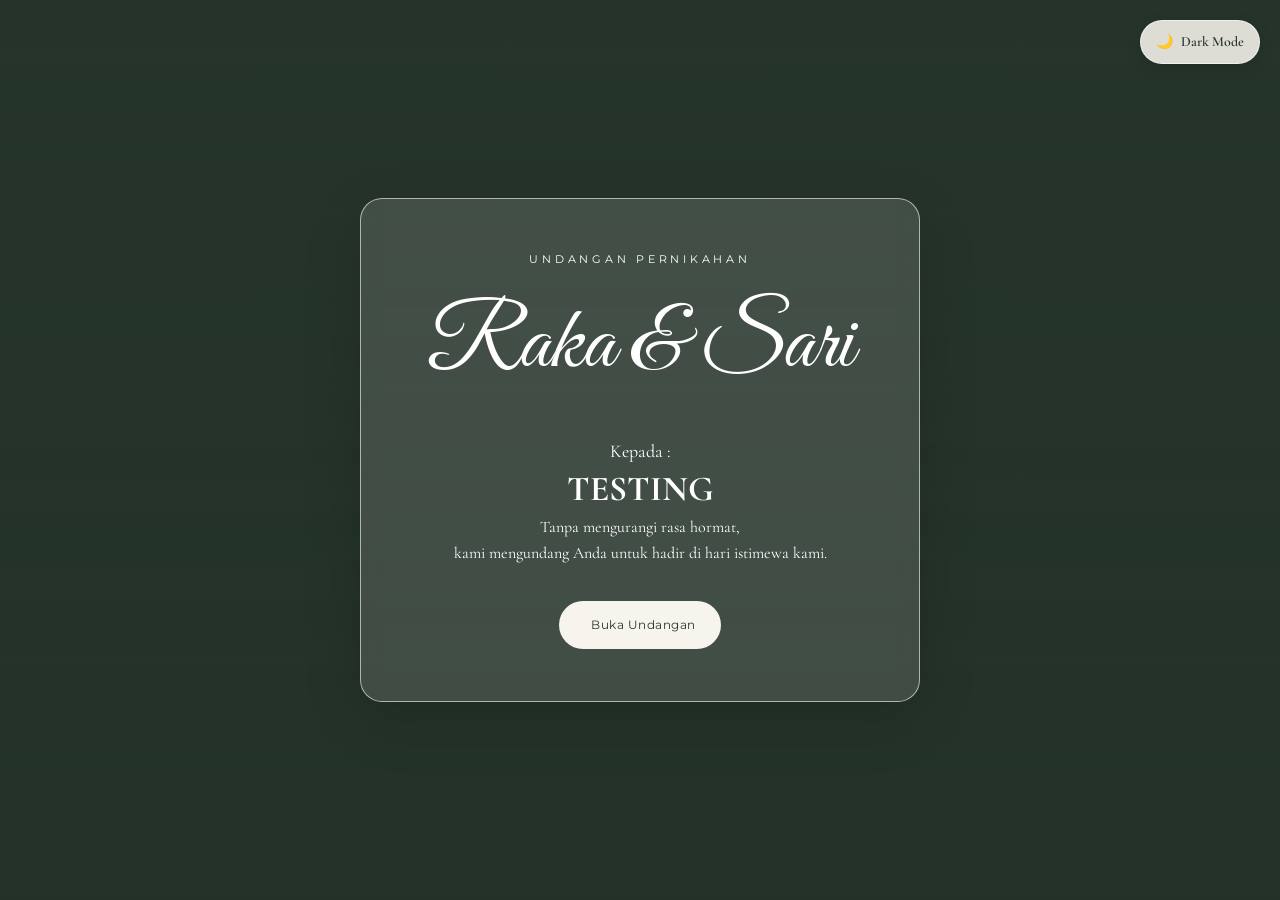
==== index.html @ daffea07 "Add files via upload" ====
<!DOCTYPE html>
<html lang="id">
<head>
  <meta charset="UTF-8">
  <meta name="viewport" content="width=device-width, initial-scale=1.0">
  <meta name="theme-color" content="#f7f4ed">
  <title>Undangan Pernikahan — Raka & Sari</title>
  <link rel="stylesheet" href="style.css">
  <style>
    body {
      min-height: 100vh;
      display: grid;
      place-items: center;
      padding: 24px;
      position: relative;
      isolation: isolate;
      overflow-x: hidden;

      color: white;
      text-align: center;
      background: #28372d;
    }

    /* Dua lapisan foto untuk transisi crossfade */
    .slideshow-bg {
      position: fixed;
      inset: 0;
      z-index: -2;

      background-size: cover;
      background-position: center;
      background-repeat: no-repeat;

      opacity: 0;
      transform: scale(1.04);
      transition:
        opacity 0.8s ease-in-out,
        transform 3s ease-out;

      will-change: opacity, transform;
    }

    .slideshow-bg.active {
      opacity: 1;
      transform: scale(1);
    }

    /* Overlay gelap tetap di atas foto */
    body::after {
      content: "";
      position: fixed;
      inset: 0;
      z-index: -1;
      pointer-events: none;

      background: linear-gradient(
        rgba(34, 48, 38, 0.38),
        rgba(34, 48, 38, 0.68)
      );
    }

    @media (prefers-reduced-motion: reduce) {
      .slideshow-bg {
        transition: opacity 0.3s ease;
        transform: none;
      }
    }

    /* Tombol Dark Mode */
    .theme-toggle {
      position: fixed;
      top: 20px;
      right: 20px;
      z-index: 10;

      display: flex;
      align-items: center;
      justify-content: center;
      gap: 8px;

      padding: 10px 15px;
      border: 1px solid rgba(255, 255, 255, 0.55);
      border-radius: 30px;

      background: rgba(247, 244, 237, 0.88);
      color: #28372d;

      font-size: 14px;
      font-weight: 600;
      cursor: pointer;

      box-shadow: 0 4px 15px rgba(0, 0, 0, 0.12);
      backdrop-filter: blur(10px);

      transition:
        background 0.3s ease,
        color 0.3s ease,
        border-color 0.3s ease,
        transform 0.2s ease;
    }

    .theme-toggle:hover {
      transform: translateY(-2px);
    }

    .theme-toggle:focus-visible {
      outline: 2px solid currentColor;
      outline-offset: 4px;
    }

    /* Tampilan ketika Dark Mode aktif */
    body.dark-mode::after {
      background: linear-gradient(
        rgba(8, 12, 10, 0.62),
        rgba(8, 12, 10, 0.82)
      );
    }

    body.dark-mode .cover-page {
      background: rgba(20, 24, 21, 0.64);
      border-color: rgba(220, 226, 216, 0.28);
      box-shadow: 0 18px 60px rgba(0, 0, 0, 0.35);
    }

    /* Warna tulisan saat Dark Mode */
    body.dark-mode .cover-page .eyebrow {
      color: #e8d6a8;
    }

    body.dark-mode .cover-page h1 {
      color: #fff5dc;
    }

    body.dark-mode .cover-page p,
    body.dark-mode .cover-page h2 {
      color: #f3e7c8;
    }

    /* Tulisan nama penerima dibuat lebih keemasan */
    body.dark-mode .teks-nama {
      color: #f0d99b;
    }

    /* Tulisan tombol */
    body.dark-mode .cover-page .btn {
      background: #d8c18b;
      color: #283027;
      border: 1px solid #f0dfb3;
    }

    body.dark-mode .theme-toggle {
      background: rgba(35, 42, 36, 0.94);
      color: #f7f4ed;
      border-color: rgba(255, 255, 255, 0.25);
    }

    /* Ukuran tombol pada HP */
    @media (max-width: 480px) {
      .theme-toggle {
        top: 12px;
        right: 12px;
        padding: 9px 12px;
        font-size: 12px;
      }
    }

    .cover-page{
      width:min(560px,100%);
      padding:clamp(28px,7vw,52px) 24px;
      border:1px solid rgba(255,255,255,.58);
      background:rgba(247,244,237,.14);
      backdrop-filter:blur(9px);
      border-radius:22px;
      box-shadow:0 18px 60px rgba(0,0,0,.14)
    }
    .cover-page h1{
      font-size:clamp(58px,12vw,90px);
      line-height:1.15;
      font-weight:400;
      margin:25px 0 40px;
    }
    .teks-kepada{
      margin:0 0 2px;
    }
    .teks-nama {
      margin: 0 0 5px;
      line-height: 1.2;
      font-size: 35px;
      font-weight: 1000;
    }
    .teks-undangan{
      margin:3px 0 35px;
      font-size: 16px;
    }
    .cover-page .btn{
      background:#f7f4ed;
      color:#28372d;
      padding:14px 25px;
    }
    .cover-page .eyebrow{
      color:#fff;
    }
  </style>
</head>
<body>
  <button
    type="button"
    class="theme-toggle"
    id="themeToggle"
    aria-label="Aktifkan Dark Mode"
    aria-pressed="false"
  >
    <span id="themeIcon" aria-hidden="true">🌙</span>
    <span id="themeLabel">Dark Mode</span>
  </button>
  <main class="cover-page">
    <div class="eyebrow">Undangan Pernikahan</div>
    <h1 class="script">Raka &amp; Sari</h1>
    <p class="teks-kepada">Kepada : </p>
    <P class="teks-nama">TESTING</p>
    <p class="teks-undangan">
      Tanpa mengurangi rasa hormat,
      <br>kami mengundang Anda untuk hadir di hari istimewa kami.
    </p>
    <a class="btn" href="undangan.html"> &nbsp; Buka Undangan</a>
  </main>

  <script>
    const fotoSlideshow = [
      "https://images.unsplash.com/photo-1519741497674-611481863552?auto=format&fit=crop&w=1800&q=85",
      "https://images.unsplash.com/photo-1519225421980-888cb7f4b8c5?auto=format&fit=crop&w=1800&q=85",
      "https://images.unsplash.com/photo-1465495976277-4387d4b0e4a6?auto=format&fit=crop&w=1800&q=85",
      "https://images.unsplash.com/photo-1511285560929-80b456fea0bc?auto=format&fit=crop&w=1800&q=85",
      "https://images.unsplash.com/photo-1464366400600-7168b8af9bc3?auto=format&fit=crop&w=1800&q=85"
    ];

    // Buat dua lapisan background
    const layerA = document.createElement("div");
    const layerB = document.createElement("div");

    layerA.className = "slideshow-bg active";
    layerB.className = "slideshow-bg";

    document.body.prepend(layerA, layerB);

    let fotoAktif = 0;
    let lapisanAktif = layerA;
    let lapisanBerikutnya = layerB;

    // Tampilkan foto pertama
    layerA.style.backgroundImage =
      `url("${fotoSlideshow[0]}")`;

    // Siapkan foto berikutnya
    function muatFoto(url) {
      return new Promise((resolve) => {
        const img = new Image();

        img.onload = () => resolve(true);
        img.onerror = () => resolve(false);
        img.src = url;
      });
    }

    // Siapkan semua foto agar pergantian lebih mulus
    Promise.all(
      fotoSlideshow.map(url => muatFoto(url))
    ).then(() => {
      setInterval(() => {
        const indeksBerikutnya =
          (fotoAktif + 1) % fotoSlideshow.length;

        lapisanBerikutnya.style.backgroundImage =
          `url("${fotoSlideshow[indeksBerikutnya]}")`;

        // Paksa browser menerapkan style sebelum transisi
        void lapisanBerikutnya.offsetWidth;

        lapisanBerikutnya.classList.add("active");
        lapisanAktif.classList.remove("active");

        [lapisanAktif, lapisanBerikutnya] =
          [lapisanBerikutnya, lapisanAktif];

        fotoAktif = indeksBerikutnya;
      }, 4000);
    });

    const tombolTema = document.getElementById("themeToggle");
    const ikonTema = document.getElementById("themeIcon");
    const labelTema = document.getElementById("themeLabel");

    // Baca mode yang tersimpan
    let modeGelap = localStorage.getItem("mode-undangan") === "dark";

    function terapkanTema() {
      document.body.classList.toggle("dark-mode", modeGelap);

      ikonTema.textContent = modeGelap ? "☀️" : "🌙";
      labelTema.textContent = modeGelap ? "Light Mode" : "Dark Mode";

      tombolTema.setAttribute(
        "aria-label",
        modeGelap ? "Aktifkan Light Mode" : "Aktifkan Dark Mode"
      );

      tombolTema.setAttribute("aria-pressed", String(modeGelap));
    }

    // Terapkan mode awal
    terapkanTema();

    // Ganti mode saat tombol diklik
    tombolTema.addEventListener("click", () => {
      modeGelap = !modeGelap;

      localStorage.setItem(
        "mode-undangan",
        modeGelap ? "dark" : "light"
      );

      terapkanTema();
    });

  </script>

</body>
</html>
---- style.css ----
@import url('https://fonts.googleapis.com/css2?family=Cormorant+Garamond:wght@400;500;600;700&family=Great+Vibes&family=Montserrat:wght@300;400;500;600&display=swap');
:root{--cream:#f7f4ed;--paper:#fffdf8;--sage:#dfe4d7;--sage-dark:#536454;--ink:#28372d;--muted:#687266;--line:rgba(40,55,45,.18);--shadow:0 14px 45px rgba(43,52,42,.10)}
*{box-sizing:border-box}html{scroll-behavior:smooth;scroll-padding-top:76px}body{margin:0;color:var(--ink);background:var(--cream);font-family:"Cormorant Garamond",Georgia,serif;font-size:18px;line-height:1.6}a{color:inherit}button,input,select,textarea{font:inherit}.nav{position:fixed;z-index:20;inset:0 0 auto;display:flex;align-items:center;justify-content:space-between;gap:24px;padding:13px max(5vw,22px);background:rgba(255,253,248,.94);border-bottom:1px solid var(--line);backdrop-filter:blur(12px)}.brand{text-decoration:none;display:flex;align-items:center;gap:12px;font-size:17px;letter-spacing:.08em;white-space:nowrap}.brand-mark{color:var(--sage-dark);font-size:27px}.nav-links{display:flex;align-items:center;gap:clamp(12px,3vw,34px)}.nav-links a{text-decoration:none;font-size:15px;color:#4e5b50}.nav-links a:hover{color:#1c3023;text-decoration:underline;text-underline-offset:6px}.menu-toggle{display:none;border:1px solid var(--line);background:transparent;border-radius:8px;padding:5px 10px;color:var(--ink)}.hero{min-height:690px;padding:120px 22px 80px;display:grid;place-items:center;position:relative;overflow:hidden;isolation:isolate;text-align:center;background:linear-gradient(90deg,rgba(247,244,237,.12),rgba(247,244,237,.74)),url("https://images.unsplash.com/photo-1519741497674-611481863552?auto=format&fit=crop&w=2200&q=85") center 43%/cover}.hero:before{content:"";position:absolute;inset:0;background:linear-gradient(0deg,rgba(247,244,237,.95),transparent 32%,rgba(247,244,237,.12));z-index:-1}.hero-content{width:min(760px,100%);padding:35px 20px}.eyebrow{font-family:Montserrat,sans-serif;font-size:11px;letter-spacing:.34em;text-transform:uppercase}.script{font-family:"Great Vibes",cursive;font-weight:400}.hero h1{font-size:clamp(64px,10vw,112px);line-height:1.12;margin:16px 0 12px;font-weight:400;color:#26372b}.hero p{max-width:520px;margin:0 auto;font-size:21px}.hero-date{margin-top:26px;display:inline-flex;align-items:center;gap:14px;letter-spacing:.04em}.hero-date:before,.hero-date:after{content:"";width:34px;height:1px;background:var(--sage-dark)}.btn{display:inline-flex;justify-content:center;align-items:center;gap:9px;border:0;border-radius:999px;background:var(--sage-dark);color:white;text-decoration:none;padding:12px 24px;cursor:pointer;font-family:Montserrat,sans-serif;font-size:12px;letter-spacing:.04em;transition:transform .2s,background .2s}.btn:hover{transform:translateY(-2px);background:#3f5142}.btn-outline{background:transparent;color:var(--sage-dark);border:1px solid var(--sage-dark)}.btn-outline:hover{color:white}.countdown{position:relative;z-index:2;width:min(660px,calc(100% - 32px));margin:-42px auto 0;padding:20px 12px;display:grid;grid-template-columns:repeat(4,1fr);text-align:center;background:var(--paper);border:1px solid rgba(255,255,255,.8);border-radius:18px;box-shadow:var(--shadow)}.count-item+.count-item{border-left:1px solid var(--line)}.count-num{display:block;font-size:clamp(30px,5vw,40px);line-height:1.1}.count-label{color:var(--muted);font-size:14px}section{padding:86px 22px}.section-inner{width:min(1000px,100%);margin:0 auto}.center{text-align:center}.section-title{font-size:clamp(42px,6vw,60px);line-height:1.15;font-weight:400;margin:10px 0 18px}.section-copy{max-width:650px;margin:0 auto}.ornament{color:#74846f;font-size:28px;margin:18px 0}.couple-grid{display:grid;grid-template-columns:1fr auto 1fr;align-items:center;gap:30px;margin:42px auto 0;max-width:780px}.person{text-align:center}.person-photo{width:180px;height:180px;margin:0 auto 18px;border-radius:50%;object-fit:cover;border:7px solid rgba(255,255,255,.85);box-shadow:var(--shadow)}.person h3{font-size:35px;font-weight:500;margin:0 0 5px}.person p{font-size:16px;margin:0;color:var(--muted)}.ampersand{font-size:48px;color:var(--sage-dark)}.events{background:#e5e8dd}.event-grid{display:grid;grid-template-columns:repeat(2,minmax(0,1fr));gap:22px;margin-top:35px}.event-card{background:rgba(255,253,248,.84);border:1px solid rgba(255,255,255,.8);padding:30px;border-radius:18px;text-align:center}.event-icon{font-size:30px;color:var(--sage-dark)}.event-card h3{font-size:31px;font-weight:500;margin:8px 0}.event-card p{margin:5px 0}.event-card .small{color:var(--muted);font-size:16px}.story-grid{display:grid;grid-template-columns:repeat(4,1fr);gap:20px;margin-top:42px}.story-item{text-align:center;padding:0 8px}.story-icon{font-size:29px;color:var(--sage-dark)}.story-item h3{font-size:24px;font-weight:500;margin:8px 0 0}.story-year{font-family:Montserrat,sans-serif;font-size:11px;letter-spacing:.12em;color:var(--muted)}.story-item p{font-size:16px;margin:8px 0}.location-box{border-radius:20px;overflow:hidden;background:white;box-shadow:var(--shadow);display:grid;grid-template-columns:1fr 1fr;margin-top:32px}.location-info{padding:35px}.location-info h3{font-size:31px;font-weight:500;margin:0 0 10px}.map-frame{min-height:300px;border:0;width:100%;height:100%}.rsvp{background:#e5e8dd}.form-card{width:min(620px,100%);margin:30px auto 0;padding:clamp(22px,5vw,40px);border-radius:20px;background:var(--paper);box-shadow:var(--shadow);text-align:left}.form-row{margin-bottom:18px}.form-row label{display:block;font-family:Montserrat,sans-serif;font-size:12px;margin-bottom:7px;letter-spacing:.03em}.form-row input,.form-row select,.form-row textarea{width:100%;border:1px solid #d6dbd0;background:white;color:var(--ink);border-radius:9px;padding:12px 13px;outline:none}.form-row input:focus,.form-row select:focus,.form-row textarea:focus{border-color:var(--sage-dark);box-shadow:0 0 0 3px rgba(83,100,84,.12)}.form-card .btn{width:100%}.form-note{font-family:Montserrat,sans-serif;font-size:11px;color:var(--muted);text-align:center;margin-top:13px}.gift-grid{display:grid;grid-template-columns:1fr 1fr;gap:18px;margin:30px auto 0;max-width:760px}.gift-card{background:var(--paper);border:1px solid var(--line);border-radius:15px;padding:25px;text-align:center}.gift-card h3{margin:0;font-size:27px;font-weight:500}.gift-card p{margin:8px 0;font-size:16px}footer{padding:44px 20px 30px;text-align:center}footer .script{font-size:43px}footer p{color:var(--muted);font-size:14px;margin:8px 0}.top-button{position:fixed;bottom:20px;right:20px;z-index:15;width:42px;height:42px;border-radius:50%;border:0;background:var(--sage-dark);color:white;cursor:pointer;box-shadow:var(--shadow)}.cover{position:fixed;z-index:50;inset:0;display:grid;place-items:center;text-align:center;padding:25px;background:linear-gradient(rgba(34,48,38,.38),rgba(34,48,38,.64)),url("https://images.unsplash.com/photo-1519741497674-611481863552?auto=format&fit=crop&w=1600&q=85") center/cover;color:white;transition:opacity .7s,visibility .7s}.cover.hidden{opacity:0;visibility:hidden;pointer-events:none}.cover-card{width:min(550px,100%);padding:38px 24px;border:1px solid rgba(255,255,255,.55);background:rgba(247,244,237,.13);backdrop-filter:blur(8px);border-radius:20px}.cover h1{font-size:clamp(56px,12vw,88px);line-height:1.15;margin:15px 0;font-weight:400}.cover p{margin:7px 0 24px}.cover .btn{background:#f7f4ed;color:var(--ink)}.locked{overflow:hidden}
@media(max-width:760px){.nav{padding:10px 17px}.menu-toggle{display:block}.nav-links{display:none;position:absolute;top:100%;left:0;right:0;flex-direction:column;align-items:stretch;gap:0;padding:8px 20px 15px;background:var(--paper);border-bottom:1px solid var(--line)}.nav-links.open{display:flex}.nav-links a{padding:10px 3px}.hero{min-height:680px;padding-top:95px;background-position:43% center}.hero-content{padding:24px 8px}.hero p{font-size:19px}section{padding:66px 19px}.couple-grid{gap:8px}.person-photo{width:clamp(105px,28vw,155px);height:clamp(105px,28vw,155px)}.person h3{font-size:clamp(24px,6vw,33px)}.person p{font-size:14px}.ampersand{font-size:35px}.event-grid{grid-template-columns:1fr}.story-grid{grid-template-columns:repeat(2,1fr);row-gap:28px}.location-box{grid-template-columns:1fr}.map-frame{min-height:270px}.gift-grid{grid-template-columns:1fr}}
@media(prefers-reduced-motion:reduce){html{scroll-behavior:auto}*,*:before,*:after{transition-duration:.01ms!important;animation-duration:.01ms!important}}
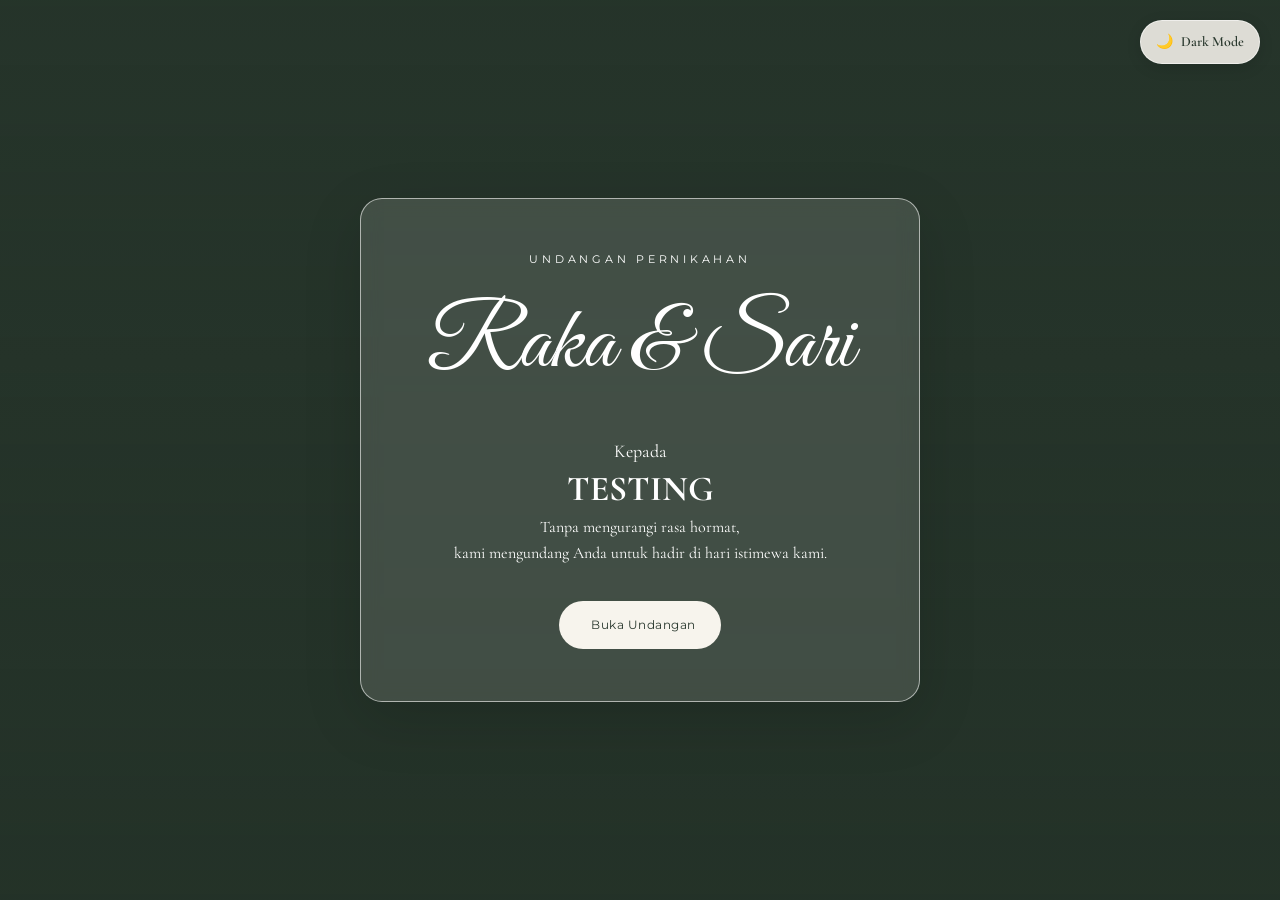
==== commit 071cbd32: "Update index.html" ====
--- a/index.html
+++ b/index.html
@@ -216,7 +216,7 @@
   <main class="cover-page">
     <div class="eyebrow">Undangan Pernikahan</div>
     <h1 class="script">Raka &amp; Sari</h1>
-    <p class="teks-kepada">Kepada : </p>
+    <p class="teks-kepada">Kepada</p>
     <P class="teks-nama">TESTING</p>
     <p class="teks-undangan">
       Tanpa mengurangi rasa hormat,
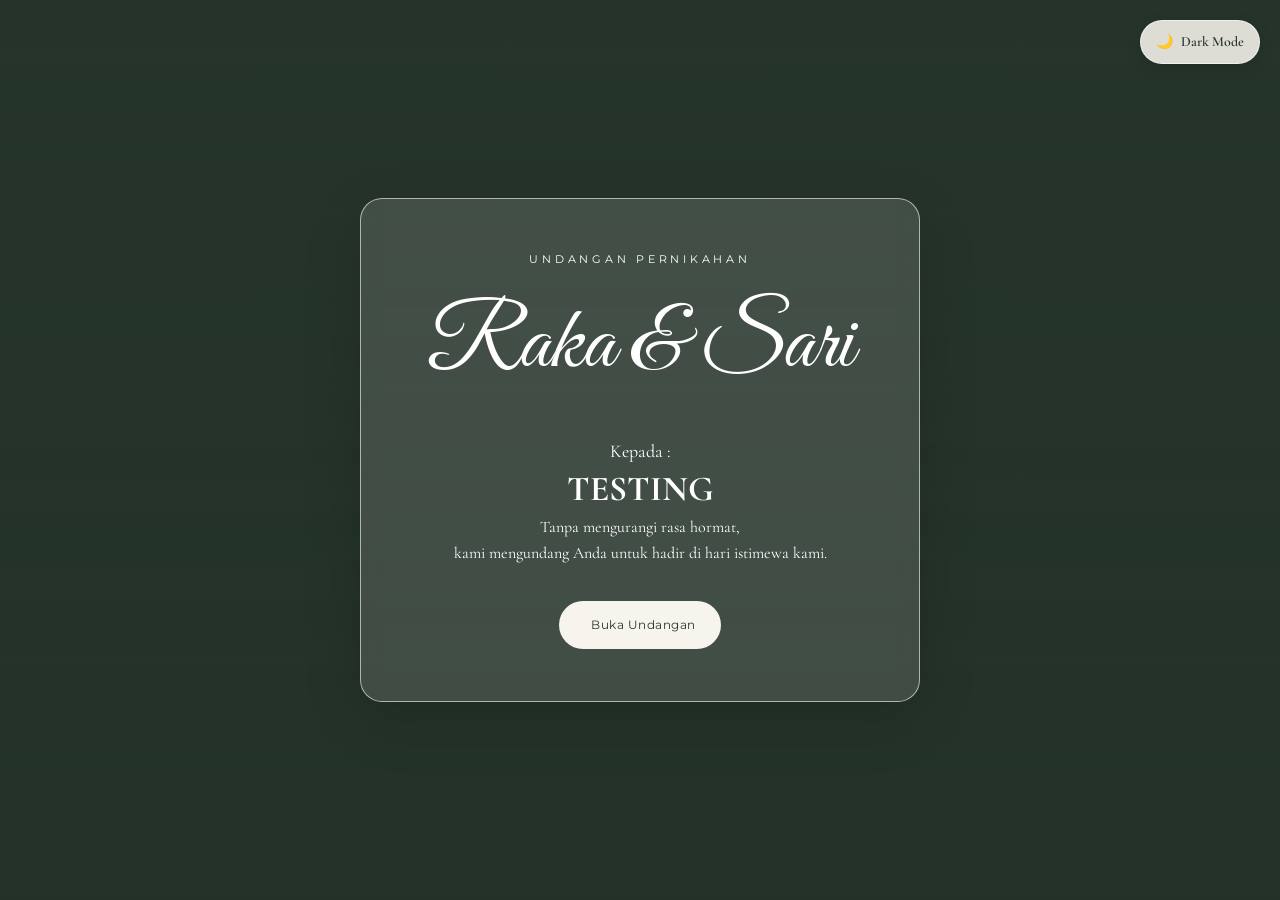
==== commit 7c65d180: "Update index.html" ====
--- a/index.html
+++ b/index.html
@@ -200,6 +200,35 @@
     .cover-page .eyebrow{
       color:#fff;
     }
+    /* Menghilangkan highlight biru saat elemen disentuh di HP */
+    * {
+      -webkit-tap-highlight-color: transparent;
+    }
+
+    /* Mencegah teks terblok atau terseleksi saat tombol ditekan */
+    button,
+    .btn,
+    .theme-toggle,
+    a,
+    input[type="button"],
+    input[type="submit"] {
+      -webkit-tap-highlight-color: transparent;
+      -webkit-touch-callout: none;
+    }
+
+    /* Mencegah seleksi teks pada tombol dan link */
+    button,
+    .btn,
+    .theme-toggle {
+      -webkit-user-select: none;
+      user-select: none;
+    }
+
+    /* Tetap menampilkan indikator fokus untuk pengguna keyboard */
+    button:focus:not(:focus-visible),
+    a:focus:not(:focus-visible) {
+      outline: none;
+    }
   </style>
 </head>
 <body>
@@ -216,7 +245,7 @@
   <main class="cover-page">
     <div class="eyebrow">Undangan Pernikahan</div>
     <h1 class="script">Raka &amp; Sari</h1>
-    <p class="teks-kepada">Kepada</p>
+    <p class="teks-kepada">Kepada : </p>
     <P class="teks-nama">TESTING</p>
     <p class="teks-undangan">
       Tanpa mengurangi rasa hormat,
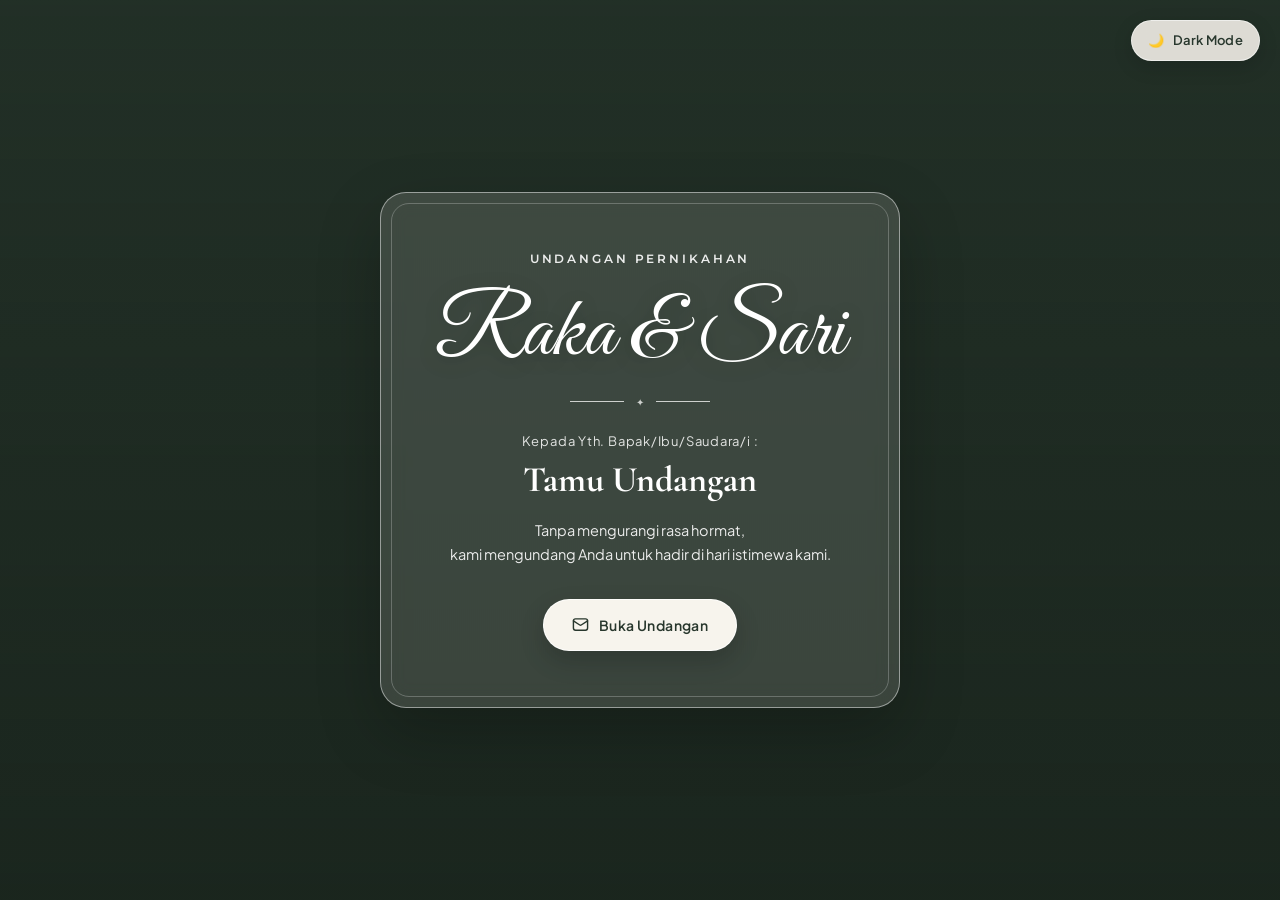
==== commit 3de9d321: "Update index.html" ====
--- a/index.html
+++ b/index.html
@@ -3,20 +3,41 @@
 <head>
   <meta charset="UTF-8">
   <meta name="viewport" content="width=device-width, initial-scale=1.0">
-  <meta name="theme-color" content="#f7f4ed">
-  <title>Undangan Pernikahan — Raka & Sari</title>
+  <meta name="theme-color" content="#28372d" id="metaThemeColor">
+  <title>Undangan Pernikahan — Raka &amp; Sari</title>
+
+  <!-- Google Fonts untuk tampilan tipografi pernikahan yang elegan -->
+  <link rel="preconnect" href="https://fonts.googleapis.com">
+  <link rel="preconnect" href="https://fonts.gstatic.com" crossorigin>
+  <link href="https://fonts.googleapis.com/css2?family=Cormorant+Garamond:ital,wght@0,500;0,600;0,700;1,400&family=Great+Vibes&family=Plus+Jakarta+Sans:wght@400;500;600&display=swap" rel="stylesheet">
   <link rel="stylesheet" href="style.css">
+
   <style>
+    :root {
+      --font-script: 'Great Vibes', cursive;
+      --font-serif: 'Cormorant Garamond', Georgia, serif;
+      --font-sans: 'Plus Jakarta Sans', -apple-system, BlinkMacSystemFont, sans-serif;
+    }
+
+    *,
+    *::before,
+    *::after {
+      box-sizing: border-box;
+      -webkit-tap-highlight-color: transparent;
+    }
+
     body {
-      min-height: 100vh;
+      margin: 0;
+      min-height: 100dvh;
       display: grid;
       place-items: center;
-      padding: 24px;
+      padding: 24px 18px;
       position: relative;
       isolation: isolate;
       overflow-x: hidden;
 
-      color: white;
+      font-family: var(--font-sans);
+      color: #ffffff;
       text-align: center;
       background: #28372d;
     }
@@ -32,10 +53,10 @@
       background-repeat: no-repeat;
 
       opacity: 0;
-      transform: scale(1.04);
+      transform: scale(1.05);
       transition:
-        opacity 0.8s ease-in-out,
-        transform 3s ease-out;
+        opacity 1.1s ease-in-out,
+        transform 4.5s ease-out;
 
       will-change: opacity, transform;
     }
@@ -45,25 +66,20 @@
       transform: scale(1);
     }
 
-    /* Overlay gelap tetap di atas foto */
+    /* Overlay gradien lembut agar teks tetap kontras dan mudah dibaca */
     body::after {
       content: "";
       position: fixed;
       inset: 0;
       z-index: -1;
       pointer-events: none;
+      transition: background 0.4s ease;
 
       background: linear-gradient(
-        rgba(34, 48, 38, 0.38),
-        rgba(34, 48, 38, 0.68)
+        180deg,
+        rgba(26, 38, 30, 0.42) 0%,
+        rgba(22, 32, 25, 0.74) 100%
       );
-    }
-
-    @media (prefers-reduced-motion: reduce) {
-      .slideshow-bg {
-        transition: opacity 0.3s ease;
-        transform: none;
-      }
     }
 
     /* Tombol Dark Mode */
@@ -73,24 +89,28 @@
       right: 20px;
       z-index: 10;
 
-      display: flex;
+      display: inline-flex;
       align-items: center;
       justify-content: center;
       gap: 8px;
 
-      padding: 10px 15px;
+      padding: 9px 16px;
       border: 1px solid rgba(255, 255, 255, 0.55);
-      border-radius: 30px;
+      border-radius: 999px;
 
       background: rgba(247, 244, 237, 0.88);
       color: #28372d;
 
-      font-size: 14px;
+      font-family: var(--font-sans);
+      font-size: 13px;
       font-weight: 600;
+      letter-spacing: 0.02em;
       cursor: pointer;
-
-      box-shadow: 0 4px 15px rgba(0, 0, 0, 0.12);
+      user-select: none;
+
+      box-shadow: 0 6px 20px rgba(0, 0, 0, 0.14);
       backdrop-filter: blur(10px);
+      -webkit-backdrop-filter: blur(10px);
 
       transition:
         background 0.3s ease,
@@ -103,131 +123,292 @@
       transform: translateY(-2px);
     }
 
+    .theme-toggle:active {
+      transform: scale(0.97);
+    }
+
     .theme-toggle:focus-visible {
       outline: 2px solid currentColor;
       outline-offset: 4px;
     }
 
-    /* Tampilan ketika Dark Mode aktif */
+    /* Kartu Cover Undangan */
+    .cover-page {
+      position: relative;
+      width: min(520px, 100%);
+      padding: clamp(36px, 7vw, 56px) clamp(24px, 6vw, 44px);
+
+      border: 1px solid rgba(255, 255, 255, 0.48);
+      border-radius: 26px;
+      background: rgba(247, 244, 237, 0.14);
+      backdrop-filter: blur(12px);
+      -webkit-backdrop-filter: blur(12px);
+      box-shadow: 0 24px 64px rgba(0, 0, 0, 0.22);
+
+      animation: coverEnter 0.85s cubic-bezier(0.22, 1, 0.36, 1) both;
+      transition:
+        background 0.4s ease,
+        border-color 0.4s ease,
+        box-shadow 0.4s ease;
+    }
+
+    /* Bingkai garis tipis di dalam kartu */
+    .cover-page::before {
+      content: "";
+      position: absolute;
+      inset: 10px;
+      border: 1px solid rgba(255, 255, 255, 0.24);
+      border-radius: 18px;
+      pointer-events: none;
+      transition: border-color 0.4s ease;
+    }
+
+    .cover-page .eyebrow {
+      font-size: 12px;
+      font-weight: 600;
+      text-transform: uppercase;
+      letter-spacing: 0.24em;
+      color: rgba(255, 255, 255, 0.9);
+      margin: 0;
+    }
+
+    .cover-page h1.script {
+      font-family: var(--font-script);
+      font-size: clamp(54px, 13vw, 86px);
+      line-height: 1.15;
+      font-weight: 400;
+      margin: 18px 0 12px;
+      color: #ffffff;
+      text-shadow: 0 4px 20px rgba(0, 0, 0, 0.22);
+    }
+
+    /* Ornamen garis pembatas */
+    .divider {
+      display: flex;
+      align-items: center;
+      justify-content: center;
+      gap: 12px;
+      margin: 0 auto 24px;
+      width: 140px;
+      opacity: 0.75;
+    }
+
+    .divider::before,
+    .divider::after {
+      content: "";
+      flex: 1;
+      height: 1px;
+      background: currentColor;
+    }
+
+    .divider span {
+      font-size: 10px;
+      line-height: 1;
+    }
+
+    .teks-kepada {
+      margin: 0 0 6px;
+      font-size: 13px;
+      letter-spacing: 0.06em;
+      color: rgba(255, 255, 255, 0.85);
+    }
+
+    .teks-nama {
+      margin: 0 auto 18px;
+      font-family: var(--font-serif);
+      font-size: clamp(28px, 6.5vw, 36px);
+      font-weight: 700;
+      line-height: 1.2;
+      color: #ffffff;
+      word-break: break-word;
+    }
+
+    .teks-undangan {
+      margin: 0 auto 32px;
+      max-width: 38ch;
+      font-size: 14.5px;
+      line-height: 1.65;
+      color: rgba(255, 255, 255, 0.9);
+    }
+
+    /* Tombol Buka Undangan */
+    .cover-page .btn {
+      position: relative;
+      z-index: 1;
+      display: inline-flex;
+      align-items: center;
+      justify-content: center;
+      gap: 10px;
+
+      padding: 14px 28px;
+      border-radius: 999px;
+      border: 1px solid rgba(255, 255, 255, 0.8);
+      background: #f7f4ed;
+      color: #28372d;
+
+      font-family: var(--font-sans);
+      font-size: 14px;
+      font-weight: 600;
+      letter-spacing: 0.03em;
+      text-decoration: none;
+      user-select: none;
+      -webkit-touch-callout: none;
+
+      box-shadow: 0 10px 25px rgba(0, 0, 0, 0.18);
+      transition:
+        transform 0.25s ease,
+        box-shadow 0.25s ease,
+        background 0.3s ease,
+        color 0.3s ease;
+    }
+
+    .cover-page .btn:hover {
+      transform: translateY(-2px);
+      background: #ffffff;
+      box-shadow: 0 14px 30px rgba(0, 0, 0, 0.26);
+    }
+
+    .cover-page .btn:active {
+      transform: translateY(0) scale(0.98);
+    }
+
+    .cover-page .btn svg {
+      width: 17px;
+      height: 17px;
+      transition: transform 0.25s ease;
+    }
+
+    .cover-page .btn:hover svg {
+      transform: translateX(2px);
+    }
+
+    /* =========================================
+       TAMPILAN DARK MODE
+       ========================================= */
     body.dark-mode::after {
       background: linear-gradient(
-        rgba(8, 12, 10, 0.62),
-        rgba(8, 12, 10, 0.82)
+        180deg,
+        rgba(8, 12, 10, 0.65) 0%,
+        rgba(8, 12, 10, 0.86) 100%
       );
     }
 
     body.dark-mode .cover-page {
-      background: rgba(20, 24, 21, 0.64);
-      border-color: rgba(220, 226, 216, 0.28);
-      box-shadow: 0 18px 60px rgba(0, 0, 0, 0.35);
-    }
-
-    /* Warna tulisan saat Dark Mode */
+      background: rgba(18, 22, 19, 0.68);
+      border-color: rgba(232, 214, 168, 0.32);
+      box-shadow: 0 24px 64px rgba(0, 0, 0, 0.48);
+    }
+
+    body.dark-mode .cover-page::before {
+      border-color: rgba(232, 214, 168, 0.16);
+    }
+
     body.dark-mode .cover-page .eyebrow {
-      color: #e8d6a8;
-    }
-
-    body.dark-mode .cover-page h1 {
-      color: #fff5dc;
-    }
-
-    body.dark-mode .cover-page p,
-    body.dark-mode .cover-page h2 {
-      color: #f3e7c8;
-    }
-
-    /* Tulisan nama penerima dibuat lebih keemasan */
+      color: #e2cfa0;
+    }
+
+    body.dark-mode .cover-page h1.script {
+      color: #fff6df;
+    }
+
+    body.dark-mode .divider,
+    body.dark-mode .teks-kepada,
+    body.dark-mode .teks-undangan {
+      color: #e8dec5;
+    }
+
     body.dark-mode .teks-nama {
-      color: #f0d99b;
-    }
-
-    /* Tulisan tombol */
+      color: #f2da9b;
+    }
+
     body.dark-mode .cover-page .btn {
-      background: #d8c18b;
-      color: #283027;
-      border: 1px solid #f0dfb3;
+      background: linear-gradient(135deg, #e2cb92 0%, #cfb372 100%);
+      color: #1f2620;
+      border-color: #f3e3b8;
+    }
+
+    body.dark-mode .cover-page .btn:hover {
+      background: linear-gradient(135deg, #ebd6a1 0%, #d8bd7e 100%);
     }
 
     body.dark-mode .theme-toggle {
-      background: rgba(35, 42, 36, 0.94);
+      background: rgba(28, 34, 29, 0.92);
       color: #f7f4ed;
-      border-color: rgba(255, 255, 255, 0.25);
-    }
-
-    /* Ukuran tombol pada HP */
-    @media (max-width: 480px) {
-      .theme-toggle {
-        top: 12px;
-        right: 12px;
-        padding: 9px 12px;
-        font-size: 12px;
-      }
-    }
-
-    .cover-page{
-      width:min(560px,100%);
-      padding:clamp(28px,7vw,52px) 24px;
-      border:1px solid rgba(255,255,255,.58);
-      background:rgba(247,244,237,.14);
-      backdrop-filter:blur(9px);
-      border-radius:22px;
-      box-shadow:0 18px 60px rgba(0,0,0,.14)
-    }
-    .cover-page h1{
-      font-size:clamp(58px,12vw,90px);
-      line-height:1.15;
-      font-weight:400;
-      margin:25px 0 40px;
-    }
-    .teks-kepada{
-      margin:0 0 2px;
-    }
-    .teks-nama {
-      margin: 0 0 5px;
-      line-height: 1.2;
-      font-size: 35px;
-      font-weight: 1000;
-    }
-    .teks-undangan{
-      margin:3px 0 35px;
-      font-size: 16px;
-    }
-    .cover-page .btn{
-      background:#f7f4ed;
-      color:#28372d;
-      padding:14px 25px;
-    }
-    .cover-page .eyebrow{
-      color:#fff;
-    }
-    /* Menghilangkan highlight biru saat elemen disentuh di HP */
-    * {
-      -webkit-tap-highlight-color: transparent;
-    }
-
-    /* Mencegah teks terblok atau terseleksi saat tombol ditekan */
-    button,
-    .btn,
-    .theme-toggle,
-    a,
-    input[type="button"],
-    input[type="submit"] {
-      -webkit-tap-highlight-color: transparent;
-      -webkit-touch-callout: none;
-    }
-
-    /* Mencegah seleksi teks pada tombol dan link */
-    button,
-    .btn,
-    .theme-toggle {
-      -webkit-user-select: none;
-      user-select: none;
-    }
-
-    /* Tetap menampilkan indikator fokus untuk pengguna keyboard */
+      border-color: rgba(232, 214, 168, 0.32);
+    }
+
+    /* Fokus keyboard yang jelas */
     button:focus:not(:focus-visible),
     a:focus:not(:focus-visible) {
       outline: none;
+    }
+
+    button:focus-visible,
+    a:focus-visible {
+      outline: 2px solid #f0d99b;
+      outline-offset: 4px;
+    }
+
+    /* Animasi masuk & keluar halaman */
+    @keyframes coverEnter {
+      from {
+        opacity: 0;
+        transform: translateY(18px) scale(0.98);
+      }
+      to {
+        opacity: 1;
+        transform: translateY(0) scale(1);
+      }
+    }
+
+    body.page-exit .cover-page {
+      animation: coverExit 0.45s ease forwards;
+    }
+
+    body.page-exit .slideshow-bg {
+      opacity: 0 !important;
+      transition: opacity 0.45s ease;
+    }
+
+    @keyframes coverExit {
+      from {
+        opacity: 1;
+        transform: scale(1);
+      }
+      to {
+        opacity: 0;
+        transform: scale(0.96);
+      }
+    }
+
+    /* Responsif layar HP kecil */
+    @media (max-width: 480px) {
+      .theme-toggle {
+        top: 14px;
+        right: 14px;
+        padding: 8px 13px;
+        font-size: 12px;
+      }
+
+      .teks-undangan {
+        font-size: 13.5px;
+      }
+    }
+
+    /* Hormati pengaturan pengurangan animasi perangkat */
+    @media (prefers-reduced-motion: reduce) {
+      .cover-page,
+      .slideshow-bg {
+        animation: none;
+        transition: opacity 0.2s ease;
+        transform: none;
+      }
+
+      body.page-exit .cover-page,
+      body.page-exit .slideshow-bg {
+        animation-duration: 0.01ms;
+        transition-duration: 0.01ms;
+      }
     }
   </style>
 </head>
@@ -242,19 +423,45 @@
     <span id="themeIcon" aria-hidden="true">🌙</span>
     <span id="themeLabel">Dark Mode</span>
   </button>
+
   <main class="cover-page">
     <div class="eyebrow">Undangan Pernikahan</div>
     <h1 class="script">Raka &amp; Sari</h1>
-    <p class="teks-kepada">Kepada : </p>
-    <P class="teks-nama">TESTING</p>
+
+    <div class="divider" aria-hidden="true">
+      <span>✦</span>
+    </div>
+
+    <p class="teks-kepada">Kepada Yth. Bapak/Ibu/Saudara/i :</p>
+    <p class="teks-nama" id="namaTamu">Tamu Undangan</p>
+
     <p class="teks-undangan">
-      Tanpa mengurangi rasa hormat,
-      <br>kami mengundang Anda untuk hadir di hari istimewa kami.
+      Tanpa mengurangi rasa hormat,<br>
+      kami mengundang Anda untuk hadir di hari istimewa kami.
     </p>
-    <a class="btn" href="undangan.html"> &nbsp; Buka Undangan</a>
+
+    <a class="btn" href="undangan.html" id="openInvitation">
+      <svg viewBox="0 0 24 24" fill="none" stroke="currentColor" stroke-width="2" stroke-linecap="round" stroke-linejoin="round" aria-hidden="true">
+        <rect x="2" y="4" width="20" height="16" rx="3"></rect>
+        <path d="m22 7-8.97 5.7a1.94 1.94 0 0 1-2.06 0L2 7"></path>
+      </svg>
+      <span>Buka Undangan</span>
+    </a>
   </main>
 
   <script>
+    // 1. Ambil nama tamu dari URL parameter (?to=Nama+Tamu)
+    (function aturNamaTamu() {
+      const params = new URLSearchParams(window.location.search);
+      const tamu = params.get("to") || params.get("kepada");
+      const elemenNama = document.getElementById("namaTamu");
+
+      if (tamu && tamu.trim() !== "") {
+        elemenNama.textContent = tamu.trim();
+      }
+    })();
+
+    // 2. Slideshow Background dengan Crossfade
     const fotoSlideshow = [
       "https://images.unsplash.com/photo-1519741497674-611481863552?auto=format&fit=crop&w=1800&q=85",
       "https://images.unsplash.com/photo-1519225421980-888cb7f4b8c5?auto=format&fit=crop&w=1800&q=85",
@@ -263,63 +470,73 @@
       "https://images.unsplash.com/photo-1464366400600-7168b8af9bc3?auto=format&fit=crop&w=1800&q=85"
     ];
 
-    // Buat dua lapisan background
     const layerA = document.createElement("div");
     const layerB = document.createElement("div");
 
     layerA.className = "slideshow-bg active";
     layerB.className = "slideshow-bg";
-
     document.body.prepend(layerA, layerB);
 
     let fotoAktif = 0;
     let lapisanAktif = layerA;
     let lapisanBerikutnya = layerB;
-
-    // Tampilkan foto pertama
-    layerA.style.backgroundImage =
-      `url("${fotoSlideshow[0]}")`;
-
-    // Siapkan foto berikutnya
+    let intervalSlideshow = null;
+
+    // Langsung tampilkan foto pertama
+    layerA.style.backgroundImage = `url("${fotoSlideshow[0]}")`;
+
     function muatFoto(url) {
       return new Promise((resolve) => {
         const img = new Image();
-
         img.onload = () => resolve(true);
         img.onerror = () => resolve(false);
         img.src = url;
       });
     }
 
-    // Siapkan semua foto agar pergantian lebih mulus
-    Promise.all(
-      fotoSlideshow.map(url => muatFoto(url))
-    ).then(() => {
-      setInterval(() => {
-        const indeksBerikutnya =
-          (fotoAktif + 1) % fotoSlideshow.length;
-
-        lapisanBerikutnya.style.backgroundImage =
-          `url("${fotoSlideshow[indeksBerikutnya]}")`;
-
-        // Paksa browser menerapkan style sebelum transisi
-        void lapisanBerikutnya.offsetWidth;
-
-        lapisanBerikutnya.classList.add("active");
-        lapisanAktif.classList.remove("active");
-
-        [lapisanAktif, lapisanBerikutnya] =
-          [lapisanBerikutnya, lapisanAktif];
-
-        fotoAktif = indeksBerikutnya;
-      }, 4000);
+    async function gantiSlideBerikutnya() {
+      const indeksBerikutnya = (fotoAktif + 1) % fotoSlideshow.length;
+      const urlBerikutnya = fotoSlideshow[indeksBerikutnya];
+
+      await muatFoto(urlBerikutnya);
+
+      lapisanBerikutnya.style.backgroundImage = `url("${urlBerikutnya}")`;
+      void lapisanBerikutnya.offsetWidth;
+
+      lapisanBerikutnya.classList.add("active");
+      lapisanAktif.classList.remove("active");
+
+      [lapisanAktif, lapisanBerikutnya] = [lapisanBerikutnya, lapisanAktif];
+      fotoAktif = indeksBerikutnya;
+    }
+
+    function mulaiSlideshow() {
+      if (intervalSlideshow) return;
+      intervalSlideshow = setInterval(gantiSlideBerikutnya, 4500);
+    }
+
+    function hentikanSlideshow() {
+      clearInterval(intervalSlideshow);
+      intervalSlideshow = null;
+    }
+
+    // Jeda slideshow saat tab browser tidak aktif agar hemat baterai
+    document.addEventListener("visibilitychange", () => {
+      if (document.hidden) {
+        hentikanSlideshow();
+      } else {
+        mulaiSlideshow();
+      }
     });
 
+    mulaiSlideshow();
+
+    // 3. Pengaturan Dark Mode & Meta Theme Color
     const tombolTema = document.getElementById("themeToggle");
     const ikonTema = document.getElementById("themeIcon");
     const labelTema = document.getElementById("themeLabel");
-
-    // Baca mode yang tersimpan
+    const metaTheme = document.getElementById("metaThemeColor");
+
     let modeGelap = localStorage.getItem("mode-undangan") === "dark";
 
     function terapkanTema() {
@@ -332,26 +549,50 @@
         "aria-label",
         modeGelap ? "Aktifkan Light Mode" : "Aktifkan Dark Mode"
       );
-
       tombolTema.setAttribute("aria-pressed", String(modeGelap));
-    }
-
-    // Terapkan mode awal
+
+      if (metaTheme) {
+        metaTheme.setAttribute("content", modeGelap ? "#0d120f" : "#28372d");
+      }
+    }
+
     terapkanTema();
 
-    // Ganti mode saat tombol diklik
     tombolTema.addEventListener("click", () => {
       modeGelap = !modeGelap;
-
-      localStorage.setItem(
-        "mode-undangan",
-        modeGelap ? "dark" : "light"
-      );
-
+      localStorage.setItem("mode-undangan", modeGelap ? "dark" : "light");
       terapkanTema();
     });
 
+    // 4. Transisi Keluar Saat Membuka Undangan
+    const tombolBuka = document.getElementById("openInvitation");
+
+    // Teruskan parameter nama tamu (?to=...) ke halaman undangan.html
+    if (window.location.search) {
+      tombolBuka.href = `undangan.html${window.location.search}`;
+    }
+
+    tombolBuka.addEventListener("click", function (event) {
+      sessionStorage.setItem("transisiUndangan", "true");
+
+      if (window.matchMedia("(prefers-reduced-motion: reduce)").matches) {
+        return;
+      }
+
+      event.preventDefault();
+      document.body.classList.add("page-exit");
+
+      setTimeout(() => {
+        window.location.href = tombolBuka.href;
+      }, 450);
+    });
+
+    // Pulihkan tampilan jika pengguna menekan tombol Back di browser
+    window.addEventListener("pageshow", (event) => {
+      if (event.persisted) {
+        document.body.classList.remove("page-exit");
+      }
+    });
   </script>
-
 </body>
 </html>
--- a/style.css
+++ b/style.css
@@ -1,5 +1,1040 @@
 @import url('https://fonts.googleapis.com/css2?family=Cormorant+Garamond:wght@400;500;600;700&family=Great+Vibes&family=Montserrat:wght@300;400;500;600&display=swap');
-:root{--cream:#f7f4ed;--paper:#fffdf8;--sage:#dfe4d7;--sage-dark:#536454;--ink:#28372d;--muted:#687266;--line:rgba(40,55,45,.18);--shadow:0 14px 45px rgba(43,52,42,.10)}
-*{box-sizing:border-box}html{scroll-behavior:smooth;scroll-padding-top:76px}body{margin:0;color:var(--ink);background:var(--cream);font-family:"Cormorant Garamond",Georgia,serif;font-size:18px;line-height:1.6}a{color:inherit}button,input,select,textarea{font:inherit}.nav{position:fixed;z-index:20;inset:0 0 auto;display:flex;align-items:center;justify-content:space-between;gap:24px;padding:13px max(5vw,22px);background:rgba(255,253,248,.94);border-bottom:1px solid var(--line);backdrop-filter:blur(12px)}.brand{text-decoration:none;display:flex;align-items:center;gap:12px;font-size:17px;letter-spacing:.08em;white-space:nowrap}.brand-mark{color:var(--sage-dark);font-size:27px}.nav-links{display:flex;align-items:center;gap:clamp(12px,3vw,34px)}.nav-links a{text-decoration:none;font-size:15px;color:#4e5b50}.nav-links a:hover{color:#1c3023;text-decoration:underline;text-underline-offset:6px}.menu-toggle{display:none;border:1px solid var(--line);background:transparent;border-radius:8px;padding:5px 10px;color:var(--ink)}.hero{min-height:690px;padding:120px 22px 80px;display:grid;place-items:center;position:relative;overflow:hidden;isolation:isolate;text-align:center;background:linear-gradient(90deg,rgba(247,244,237,.12),rgba(247,244,237,.74)),url("https://images.unsplash.com/photo-1519741497674-611481863552?auto=format&fit=crop&w=2200&q=85") center 43%/cover}.hero:before{content:"";position:absolute;inset:0;background:linear-gradient(0deg,rgba(247,244,237,.95),transparent 32%,rgba(247,244,237,.12));z-index:-1}.hero-content{width:min(760px,100%);padding:35px 20px}.eyebrow{font-family:Montserrat,sans-serif;font-size:11px;letter-spacing:.34em;text-transform:uppercase}.script{font-family:"Great Vibes",cursive;font-weight:400}.hero h1{font-size:clamp(64px,10vw,112px);line-height:1.12;margin:16px 0 12px;font-weight:400;color:#26372b}.hero p{max-width:520px;margin:0 auto;font-size:21px}.hero-date{margin-top:26px;display:inline-flex;align-items:center;gap:14px;letter-spacing:.04em}.hero-date:before,.hero-date:after{content:"";width:34px;height:1px;background:var(--sage-dark)}.btn{display:inline-flex;justify-content:center;align-items:center;gap:9px;border:0;border-radius:999px;background:var(--sage-dark);color:white;text-decoration:none;padding:12px 24px;cursor:pointer;font-family:Montserrat,sans-serif;font-size:12px;letter-spacing:.04em;transition:transform .2s,background .2s}.btn:hover{transform:translateY(-2px);background:#3f5142}.btn-outline{background:transparent;color:var(--sage-dark);border:1px solid var(--sage-dark)}.btn-outline:hover{color:white}.countdown{position:relative;z-index:2;width:min(660px,calc(100% - 32px));margin:-42px auto 0;padding:20px 12px;display:grid;grid-template-columns:repeat(4,1fr);text-align:center;background:var(--paper);border:1px solid rgba(255,255,255,.8);border-radius:18px;box-shadow:var(--shadow)}.count-item+.count-item{border-left:1px solid var(--line)}.count-num{display:block;font-size:clamp(30px,5vw,40px);line-height:1.1}.count-label{color:var(--muted);font-size:14px}section{padding:86px 22px}.section-inner{width:min(1000px,100%);margin:0 auto}.center{text-align:center}.section-title{font-size:clamp(42px,6vw,60px);line-height:1.15;font-weight:400;margin:10px 0 18px}.section-copy{max-width:650px;margin:0 auto}.ornament{color:#74846f;font-size:28px;margin:18px 0}.couple-grid{display:grid;grid-template-columns:1fr auto 1fr;align-items:center;gap:30px;margin:42px auto 0;max-width:780px}.person{text-align:center}.person-photo{width:180px;height:180px;margin:0 auto 18px;border-radius:50%;object-fit:cover;border:7px solid rgba(255,255,255,.85);box-shadow:var(--shadow)}.person h3{font-size:35px;font-weight:500;margin:0 0 5px}.person p{font-size:16px;margin:0;color:var(--muted)}.ampersand{font-size:48px;color:var(--sage-dark)}.events{background:#e5e8dd}.event-grid{display:grid;grid-template-columns:repeat(2,minmax(0,1fr));gap:22px;margin-top:35px}.event-card{background:rgba(255,253,248,.84);border:1px solid rgba(255,255,255,.8);padding:30px;border-radius:18px;text-align:center}.event-icon{font-size:30px;color:var(--sage-dark)}.event-card h3{font-size:31px;font-weight:500;margin:8px 0}.event-card p{margin:5px 0}.event-card .small{color:var(--muted);font-size:16px}.story-grid{display:grid;grid-template-columns:repeat(4,1fr);gap:20px;margin-top:42px}.story-item{text-align:center;padding:0 8px}.story-icon{font-size:29px;color:var(--sage-dark)}.story-item h3{font-size:24px;font-weight:500;margin:8px 0 0}.story-year{font-family:Montserrat,sans-serif;font-size:11px;letter-spacing:.12em;color:var(--muted)}.story-item p{font-size:16px;margin:8px 0}.location-box{border-radius:20px;overflow:hidden;background:white;box-shadow:var(--shadow);display:grid;grid-template-columns:1fr 1fr;margin-top:32px}.location-info{padding:35px}.location-info h3{font-size:31px;font-weight:500;margin:0 0 10px}.map-frame{min-height:300px;border:0;width:100%;height:100%}.rsvp{background:#e5e8dd}.form-card{width:min(620px,100%);margin:30px auto 0;padding:clamp(22px,5vw,40px);border-radius:20px;background:var(--paper);box-shadow:var(--shadow);text-align:left}.form-row{margin-bottom:18px}.form-row label{display:block;font-family:Montserrat,sans-serif;font-size:12px;margin-bottom:7px;letter-spacing:.03em}.form-row input,.form-row select,.form-row textarea{width:100%;border:1px solid #d6dbd0;background:white;color:var(--ink);border-radius:9px;padding:12px 13px;outline:none}.form-row input:focus,.form-row select:focus,.form-row textarea:focus{border-color:var(--sage-dark);box-shadow:0 0 0 3px rgba(83,100,84,.12)}.form-card .btn{width:100%}.form-note{font-family:Montserrat,sans-serif;font-size:11px;color:var(--muted);text-align:center;margin-top:13px}.gift-grid{display:grid;grid-template-columns:1fr 1fr;gap:18px;margin:30px auto 0;max-width:760px}.gift-card{background:var(--paper);border:1px solid var(--line);border-radius:15px;padding:25px;text-align:center}.gift-card h3{margin:0;font-size:27px;font-weight:500}.gift-card p{margin:8px 0;font-size:16px}footer{padding:44px 20px 30px;text-align:center}footer .script{font-size:43px}footer p{color:var(--muted);font-size:14px;margin:8px 0}.top-button{position:fixed;bottom:20px;right:20px;z-index:15;width:42px;height:42px;border-radius:50%;border:0;background:var(--sage-dark);color:white;cursor:pointer;box-shadow:var(--shadow)}.cover{position:fixed;z-index:50;inset:0;display:grid;place-items:center;text-align:center;padding:25px;background:linear-gradient(rgba(34,48,38,.38),rgba(34,48,38,.64)),url("https://images.unsplash.com/photo-1519741497674-611481863552?auto=format&fit=crop&w=1600&q=85") center/cover;color:white;transition:opacity .7s,visibility .7s}.cover.hidden{opacity:0;visibility:hidden;pointer-events:none}.cover-card{width:min(550px,100%);padding:38px 24px;border:1px solid rgba(255,255,255,.55);background:rgba(247,244,237,.13);backdrop-filter:blur(8px);border-radius:20px}.cover h1{font-size:clamp(56px,12vw,88px);line-height:1.15;margin:15px 0;font-weight:400}.cover p{margin:7px 0 24px}.cover .btn{background:#f7f4ed;color:var(--ink)}.locked{overflow:hidden}
-@media(max-width:760px){.nav{padding:10px 17px}.menu-toggle{display:block}.nav-links{display:none;position:absolute;top:100%;left:0;right:0;flex-direction:column;align-items:stretch;gap:0;padding:8px 20px 15px;background:var(--paper);border-bottom:1px solid var(--line)}.nav-links.open{display:flex}.nav-links a{padding:10px 3px}.hero{min-height:680px;padding-top:95px;background-position:43% center}.hero-content{padding:24px 8px}.hero p{font-size:19px}section{padding:66px 19px}.couple-grid{gap:8px}.person-photo{width:clamp(105px,28vw,155px);height:clamp(105px,28vw,155px)}.person h3{font-size:clamp(24px,6vw,33px)}.person p{font-size:14px}.ampersand{font-size:35px}.event-grid{grid-template-columns:1fr}.story-grid{grid-template-columns:repeat(2,1fr);row-gap:28px}.location-box{grid-template-columns:1fr}.map-frame{min-height:270px}.gift-grid{grid-template-columns:1fr}}
-@media(prefers-reduced-motion:reduce){html{scroll-behavior:auto}*,*:before,*:after{transition-duration:.01ms!important;animation-duration:.01ms!important}}
+
+:root {
+    --cream: #f7f4ed;
+    --paper: #fffdf8;
+    --sage: #dfe4d7;
+    --sage-dark: #536454;
+    --ink: #28372d;
+    --muted: #687266;
+    --line: rgba(40, 55, 45, .18);
+    --shadow: 0 14px 45px rgba(43, 52, 42, .10);
+}
+
+* {
+    box-sizing: border-box;
+}
+
+html {
+    scroll-behavior: smooth;
+    scroll-padding-top: 76px;
+}
+
+body {
+    margin: 0;
+    color: var(--ink);
+    background: var(--cream);
+    font-family: "Cormorant Garamond", Georgia, serif;
+    font-size: 18px;
+    line-height: 1.6;
+    opacity: 1;
+}
+
+body.page-enter {
+  animation: pageEnter 0.7s ease both;
+}
+
+@keyframes pageEnter {
+  from {
+    opacity: 0;
+    transform: scale(0.985);
+  }
+  to {
+    opacity: 1;
+    transform: scale(1);
+  }
+}
+
+@media (prefers-reduced-motion: reduce) {
+  body.page-enter {
+    animation: none;
+  }
+}
+
+a {
+    color: inherit;
+}
+
+button,
+input,
+select,
+textarea {
+    font: inherit;
+}
+
+.nav {
+    position: fixed;
+    z-index: 20;
+    inset: 0 0 auto;
+    display: flex;
+    align-items: center;
+    justify-content: space-between;
+    gap: 24px;
+    padding: 13px max(5vw, 22px);
+    background: rgba(255, 253, 248, .94);
+    border-bottom: 1px solid var(--line);
+    backdrop-filter: blur(12px);
+}
+
+.brand {
+    text-decoration: none;
+    display: flex;
+    align-items: center;
+    gap: 12px;
+    font-size: 17px;
+    letter-spacing: .08em;
+    white-space: nowrap;
+}
+
+.brand-mark {
+    color: var(--sage-dark);
+    font-size: 27px;
+}
+
+.nav-links {
+    display: flex;
+    align-items: center;
+    gap: clamp(12px, 3vw, 34px);
+}
+
+.nav-links a {
+    text-decoration: none;
+    font-size: 15px;
+    color: #4e5b50;
+}
+
+.nav-links a:hover {
+    color: #1c3023;
+    text-decoration: underline;
+    text-underline-offset: 6px;
+}
+
+.menu-toggle {
+    display: none;
+    border: 1px solid var(--line);
+    background: transparent;
+    border-radius: 8px;
+    padding: 5px 10px;
+    color: var(--ink);
+}
+
+.hero {
+    min-height: 690px;
+    padding: 120px 22px 80px;
+    display: grid;
+    place-items: center;
+    position: relative;
+    overflow: hidden;
+    isolation: isolate;
+    text-align: center;
+    background-position: center 43%;
+    background-size: cover;
+    background: none;
+}
+
+.hero-slideshow {
+    position: absolute;
+    inset: 0;
+    z-index: 0;
+    overflow: hidden;
+}
+
+/* Lapisan gelap di atas foto */
+.hero-slideshow::after {
+    content: "";
+    position: absolute;
+    inset: 0;
+    background: rgba(0, 0, 0, 0.48);
+    z-index: 5;
+    pointer-events: none;
+}
+
+.hero-slide {
+    position: absolute;
+    inset: 0;
+    background-size: cover;
+    background-position: center;
+    z-index: 1;
+    opacity: 0;
+    transform: scale(1.04);
+    transition:
+        opacity 1.8s ease-in-out,
+        transform 6s ease;
+}
+
+.hero-slide.active {
+    opacity: 1;
+    transform: scale(1);
+}
+
+.hero:before {
+    content: "";
+    position: absolute;
+    inset: 0;
+    background: linear-gradient(
+        0deg,
+        rgba(247, 244, 237, .95),
+        transparent 32%,
+        rgba(247, 244, 237, .12)
+    );
+    z-index: -1;
+    pointer-events: none;
+}
+
+.hero:before {
+    content: "";
+    position: absolute;
+    inset: 0;
+    background: linear-gradient(
+        0deg,
+        rgba(247, 244, 237, .95),
+        transparent 32%,
+        rgba(247, 244, 237, .12)
+    );
+    z-index: -1;
+}
+
+.hero-content {
+    position: relative;
+    z-index: 10;
+    color: #fff;
+    width: min(760px, 100%);
+    padding: 35px 20px;
+}
+
+.eyebrow {
+    font-family: Montserrat, sans-serif;
+    font-size: 11px;
+    letter-spacing: .34em;
+    text-transform: uppercase;
+}
+
+.script {
+    font-family: "Great Vibes", cursive;
+    font-weight: 400;
+}
+
+.hero h1 {
+    font-size: clamp(64px, 10vw, 112px);
+    line-height: 1.12;
+    margin: 16px 0 12px;
+    font-weight: 400;
+    color: #fff;
+}
+
+.hero p {
+    max-width: 520px;
+    margin: 0 auto;
+    font-size: 21px;
+}
+
+.hero-date {
+    margin-top: 26px;
+    display: inline-flex;
+    align-items: center;
+    gap: 14px;
+    letter-spacing: .04em;
+}
+
+.hero-date:before,
+.hero-date:after {
+    content: "";
+    width: 34px;
+    height: 1px;
+    background: var(--sage-dark);
+}
+
+.btn {
+    display: inline-flex;
+    justify-content: center;
+    align-items: center;
+    gap: 9px;
+    border: 0;
+    border-radius: 999px;
+    background: var(--sage-dark);
+    color: white;
+    text-decoration: none;
+    padding: 12px 24px;
+    cursor: pointer;
+    font-family: Montserrat, sans-serif;
+    font-size: 12px;
+    letter-spacing: .04em;
+    transition: transform .2s, background .2s;
+}
+
+.btn:hover {
+    transform: translateY(-2px);
+    background: #3f5142;
+}
+
+.btn-outline {
+    background: transparent;
+    color: var(--sage-dark);
+    border: 1px solid var(--sage-dark);
+}
+
+.btn-outline:hover {
+    color: white;
+}
+
+.countdown {
+    position: relative;
+    z-index: 2;
+    width: min(660px, calc(100% - 32px));
+    margin: -42px auto 0;
+    padding: 20px 12px;
+    display: grid;
+    grid-template-columns: repeat(4, 1fr);
+    text-align: center;
+    background: var(--paper);
+    border: 1px solid rgba(255, 255, 255, .8);
+    border-radius: 18px;
+    box-shadow: var(--shadow);
+}
+
+.count-item + .count-item {
+    border-left: 1px solid var(--line);
+}
+
+.count-num {
+    display: block;
+    font-size: clamp(30px, 5vw, 40px);
+    line-height: 1.1;
+}
+
+.count-label {
+    color: var(--muted);
+    font-size: 14px;
+}
+
+section {
+    padding: 86px 22px;
+}
+
+.section-inner {
+    width: min(1000px, 100%);
+    margin: 0 auto;
+}
+
+.center {
+    text-align: center;
+}
+
+.section-title {
+    font-size: clamp(42px, 6vw, 60px);
+    line-height: 1.15;
+    font-weight: 400;
+    margin: 10px 0 18px;
+}
+
+.section-copy {
+    max-width: 650px;
+    margin: 0 auto;
+}
+
+/* BAGIAN MEMPELAI */
+
+.couple-section {
+    padding: 0;
+    background: #fff;
+    overflow: hidden;
+}
+
+.couple-profile {
+    display: grid;
+
+    grid-template-columns:
+        minmax(280px, .85fr)
+        minmax(320px, 1.15fr);
+
+    align-items: end;
+    gap: 25px;
+    max-width: 1000px;
+    min-height: 420px;
+    margin: 0 auto;
+    padding: 30px 30px 0;
+}
+
+
+.couple-profile.bride {
+    grid-template-columns:
+        minmax(320px, 1.15fr)
+        minmax(280px, .85fr);
+}
+
+.profile-info {
+    min-width: 0;
+    text-align: center;
+    padding: 100px 8px;
+}
+
+.profile-info h3 {
+    overflow-wrap: break-word;
+    font-size: clamp(17px, 2vw, 23px);
+    line-height: 1.3;
+}
+
+.profile-nickname {
+    display: block;
+    font-family: "Great Vibes", cursive;
+    font-size: 36px;
+    color: #a99a83;
+    line-height: 1.2;
+}
+
+.profile-info h3 {
+    font-size: 22px;
+    font-weight: 500;
+    margin: 0 0 8px;
+}
+
+.profile-info p {
+    margin: 4px 0;
+    font-size: 16px;
+}
+
+.profile-divider {
+    margin: 8px 0 14px;
+    font-size: 13px;
+}
+
+.social-link {
+    display: inline-block;
+    padding: 7px 12px;
+    border-radius: 6px;
+    background: #a99a83;
+    color: #fff;
+    text-decoration: none;
+    font-family: Montserrat, sans-serif;
+    font-size: 11px;
+}
+
+/* =========================
+   FOTO MEMPELAI
+========================= */
+
+.profile-photo-wrap {
+    position: relative;
+    width: 100%;
+    max-width: 390px;
+    height: 390px;
+    justify-self: center;
+    align-self: end;
+    display: flex;
+    align-items: flex-end;
+    justify-content: center;
+    padding-top: 55px;
+}
+
+
+/* FOTO */
+
+.profile-photo {
+    position: absolute;
+    left: 0;
+    bottom: 0;
+    width: 100%;
+    height: 450px;
+    object-fit: cover;
+    object-position: center;
+    border-radius: 50% 50% 0 0 / 34% 34% 0 0;
+    box-shadow:
+        0 4px 12px rgba(0, 0, 0, .20);
+    z-index: 1;
+}
+
+
+/* =========================
+   TULISAN MELENGKUNG
+========================= */
+
+.curved-title {
+    position: absolute;
+
+    left: 50%;
+    top: -50px;
+
+    width: 100%;
+    height: 100px;
+
+    transform: translateX(-50%);
+
+    overflow: visible;
+
+    z-index: 3;
+    pointer-events: none;
+}
+
+@import url('https://fonts.googleapis.com/css2?family=Caveat:wght@500;600;700&family=Cormorant+Garamond:wght@400;500;600;700&family=Great+Vibes&family=Montserrat:wght@300;400;500;600&display=swap');
+
+.curved-title text {
+    fill: #111;
+    font-family: "Caveat", cursive;
+    font-size: 34px;
+    font-weight: 700;
+    letter-spacing: 1px;
+}
+
+.curved-title path {
+    fill: none;
+    stroke: transparent;
+}
+
+.couple-names {
+    display: flex;
+    align-items: center;
+    justify-content: center;
+    gap: 18px;
+    padding: 18px 12px;
+    background:
+        linear-gradient(rgba(220, 220, 220, .82), rgba(220, 220, 220, .82)),
+        url("https://images.unsplash.com/photo-1515377905703-c4788e51af15?auto=format&fit=crop&w=1200&q=80")
+        center / cover;
+    text-align: center;
+    color: #000;
+    font-family: "Great Vibes", cursive;
+    font-size: clamp(36px, 6vw, 52px);
+}
+
+.couple-ampersand {
+    font-family: "Cormorant Garamond", serif;
+    font-size: .7em;
+    font-weight: 700;
+}
+
+.ornament {
+    color: #74846f;
+    font-size: 28px;
+    margin: 18px 0;
+}
+
+
+.ampersand {
+    font-size: 48px;
+    color: var(--sage-dark);
+}
+
+.events {
+    background: #e5e8dd;
+}
+
+.event-grid {
+    display: grid;
+    grid-template-columns: repeat(2, minmax(0, 1fr));
+    gap: 22px;
+    margin-top: 35px;
+}
+
+.event-card {
+    background: rgba(255, 253, 248, .84);
+    border: 1px solid rgba(255, 255, 255, .8);
+    padding: 30px;
+    border-radius: 18px;
+    text-align: center;
+}
+
+.event-icon {
+    font-size: 30px;
+    color: var(--sage-dark);
+}
+
+.event-card h3 {
+    font-size: 31px;
+    font-weight: 500;
+    margin: 8px 0;
+}
+
+.event-card p {
+    margin: 5px 0;
+}
+
+.event-card .small {
+    color: var(--muted);
+    font-size: 16px;
+}
+
+.story-grid {
+    display: grid;
+    grid-template-columns: repeat(4, 1fr);
+    gap: 20px;
+    margin-top: 42px;
+}
+
+.story-item {
+    text-align: center;
+    padding: 0 8px;
+}
+
+.story-icon {
+    font-size: 29px;
+    color: var(--sage-dark);
+}
+
+.story-item h3 {
+    font-size: 24px;
+    font-weight: 500;
+    margin: 8px 0 0;
+}
+
+.story-year {
+    font-family: Montserrat, sans-serif;
+    font-size: 11px;
+    letter-spacing: .12em;
+    color: var(--muted);
+}
+
+.story-item p {
+    font-size: 16px;
+    margin: 8px 0;
+}
+
+.location-box {
+    border-radius: 20px;
+    overflow: hidden;
+    background: white;
+    box-shadow: var(--shadow);
+    display: grid;
+    grid-template-columns: 1fr 1fr;
+    margin-top: 32px;
+}
+
+.location-info {
+    padding: 35px;
+}
+
+.location-info h3 {
+    font-size: 31px;
+    font-weight: 500;
+    margin: 0 0 10px;
+}
+
+.map-frame {
+    min-height: 300px;
+    border: 0;
+    width: 100%;
+    height: 100%;
+}
+
+.rsvp {
+    background: #e5e8dd;
+}
+
+.form-card {
+    width: min(620px, 100%);
+    margin: 30px auto 0;
+    padding: clamp(22px, 5vw, 40px);
+    border-radius: 20px;
+    background: var(--paper);
+    box-shadow: var(--shadow);
+    text-align: left;
+}
+
+.form-row {
+    margin-bottom: 18px;
+}
+
+.form-row label {
+    display: block;
+    font-family: Montserrat, sans-serif;
+    font-size: 12px;
+    margin-bottom: 7px;
+    letter-spacing: .03em;
+}
+
+.form-row input,
+.form-row select,
+.form-row textarea {
+    width: 100%;
+    border: 1px solid #d6dbd0;
+    background: white;
+    color: var(--ink);
+    border-radius: 9px;
+    padding: 12px 13px;
+    outline: none;
+}
+
+.form-row input:focus,
+.form-row select:focus,
+.form-row textarea:focus {
+    border-color: var(--sage-dark);
+    box-shadow: 0 0 0 3px rgba(83, 100, 84, .12);
+}
+
+.form-card .btn {
+    width: 100%;
+}
+
+.form-note {
+    font-family: Montserrat, sans-serif;
+    font-size: 11px;
+    color: var(--muted);
+    text-align: center;
+    margin-top: 13px;
+}
+
+.gift-grid {
+    display: grid;
+    grid-template-columns: 1fr 1fr;
+    gap: 18px;
+    margin: 30px auto 0;
+    max-width: 760px;
+}
+
+.gift-card {
+    background: var(--paper);
+    border: 1px solid var(--line);
+    border-radius: 15px;
+    padding: 25px;
+    text-align: center;
+}
+
+.gift-card h3 {
+    margin: 0;
+    font-size: 27px;
+    font-weight: 500;
+}
+
+.gift-card p {
+    margin: 8px 0;
+    font-size: 16px;
+}
+
+footer {
+    padding: 44px 20px 30px;
+    text-align: center;
+}
+
+footer .script {
+    font-size: 43px;
+}
+
+footer p {
+    color: var(--muted);
+    font-size: 14px;
+    margin: 8px 0;
+}
+
+.top-button {
+    position: fixed;
+    bottom: 20px;
+    right: 20px;
+    z-index: 15;
+    width: 42px;
+    height: 42px;
+    border-radius: 50%;
+    border: 0;
+    background: var(--sage-dark);
+    color: white;
+    cursor: pointer;
+    box-shadow: var(--shadow);
+}
+
+.cover {
+    position: fixed;
+    z-index: 50;
+    inset: 0;
+    display: grid;
+    place-items: center;
+    text-align: center;
+    padding: 25px;
+    background: linear-gradient(
+        rgba(34, 48, 38, .38),
+        rgba(34, 48, 38, .64)
+    ), url("https://images.unsplash.com/photo-1519741497674-611481863552?auto=format&fit=crop&w=1600&q=85") center/cover;
+    color: white;
+    transition: opacity .7s, visibility .7s;
+}
+
+.cover.hidden {
+    opacity: 0;
+    visibility: hidden;
+    pointer-events: none;
+}
+
+.cover-card {
+    width: min(550px, 100%);
+    padding: 38px 24px;
+    border: 1px solid rgba(255, 255, 255, .55);
+    background: rgba(247, 244, 237, .13);
+    backdrop-filter: blur(8px);
+    border-radius: 20px;
+}
+
+.cover h1 {
+    font-size: clamp(56px, 12vw, 88px);
+    line-height: 1.15;
+    margin: 15px 0;
+    font-weight: 400;
+}
+
+.cover p {
+    margin: 7px 0 24px;
+}
+
+.cover .btn {
+    background: #f7f4ed;
+    color: var(--ink);
+}
+
+.locked {
+    overflow: hidden;
+}
+
+@media (max-width: 480px) {
+    .couple-profile {
+        grid-template-columns: minmax(0, 0.9fr) minmax(0, 1.1fr);
+        gap: 6px;
+        min-height: 280px;
+        padding: 12px 8px 0;
+    }
+
+    .couple-profile.bride {
+        grid-template-columns: minmax(0, 1.1fr) minmax(0, 0.9fr);
+    }
+
+    .profile-info {
+        padding: 16px 2px;
+    }
+
+    .profile-info h3 {
+        font-size: 15px;
+    }
+
+    .profile-info p {
+        font-size: 12px;
+    }
+}
+
+@media (min-width: 761px) {
+    .couple-profile {
+        grid-template-columns: 42% 58%;
+        gap: 30px;
+        max-width: 1100px;
+        min-height: 520px;
+        padding: 40px 30px 0;
+        align-items: end;
+    }
+
+    .couple-profile.bride {
+        grid-template-columns: 58% 42%;
+    }
+
+    .profile-photo-wrap {
+        position: relative;
+        width: 100%;
+        max-width: 430px;
+        height: 470px;
+        justify-self: center;
+        align-self: end;
+        display: flex;
+        align-items: flex-end;
+        justify-content: center;
+        padding-top: 55px;
+    }
+
+    .profile-photo {
+        position: absolute;
+        left: 0;
+        bottom: 0;
+
+        width: 100%;
+        height: 480px;
+
+        object-fit: cover;
+        object-position: center top;
+
+        border-radius: 50% 50% 0 0 / 34% 34% 0 0;
+
+        box-shadow: 0 4px 12px rgba(0,0,0,.20);
+        z-index: 1;
+    }
+
+    .curved-title {
+        position: absolute;
+        left: 50%;
+        top: -80px;
+
+        width: 100%;
+        height: 100px;
+
+        transform: translateX(-50%);
+        overflow: visible;
+
+        z-index: 3;
+        pointer-events: none;
+    }
+
+    .curved-title text {
+        fill: #111;
+        font-family: "Montserrat", sans-serif;
+        font-size: 24px;
+        font-weight: 700;
+        letter-spacing: 2px;
+    }
+}
+
+@media (max-width: 760px) {
+    .nav {
+        padding: 10px 17px;
+    }
+
+    .menu-toggle {
+        display: block;
+    }
+
+    .nav-links {
+        display: none;
+        position: absolute;
+        top: 100%;
+        left: 0;
+        right: 0;
+        flex-direction: column;
+        align-items: stretch;
+        gap: 0;
+        padding: 8px 20px 15px;
+        background: var(--paper);
+        border-bottom: 1px solid var(--line);
+    }
+
+    .nav-links.open {
+        display: flex;
+    }
+
+    .nav-links a {
+        padding: 10px 3px;
+    }
+
+    .hero {
+        min-height: 680px;
+        padding-top: 95px;
+        background-position: center;
+        background-size: cover;
+    }
+
+    .hero-slide {
+        background-position: 43% center;
+    }
+
+    .hero-content {
+        padding: 24px 8px;
+    }
+
+    .hero p {
+        font-size: 19px;
+    }
+
+    section {
+        padding: 66px 19px;
+    }
+
+     .couple-profile,
+    .couple-profile.bride {
+        grid-template-columns: .9fr 1.1fr;
+        min-height: 320px;
+        gap: 8px;
+        padding: 20px 10px 0;
+    }
+
+    .profile-info {
+        padding: 20px 4px;
+    }
+
+    .profile-nickname {
+        font-size: 29px;
+    }
+
+    .profile-info h3 {
+        font-size: 17px;
+    }
+
+    .profile-info p {
+        font-size: 13px;
+        line-height: 1.5;
+    }
+
+    .profile-divider {
+        font-size: 10px;
+    }
+
+    .social-link {
+        padding: 6px 8px;
+        font-size: 10px;
+    }
+
+    .profile-photo-wrap {
+        width: 100%;
+        max-width: 270px;
+        height: 290px;
+        padding-top: 48px;
+    }
+
+    .profile-photo {
+        height: 285px;
+        border-radius: 50% 50% 0 0 / 32% 32% 0 0;
+    }
+
+   .curved-title {
+        width: 105%;
+        height: 82px;
+        top: -45px;
+    }
+
+    .curved-title text {
+        font-size: 25px;
+        letter-spacing: 1.5px;
+    }
+
+    .couple-profile.bride {
+        grid-template-columns: 1.2fr 1fr;
+    }
+
+    .couple-names {
+        gap: 10px;
+        padding: 14px 8px;
+        font-size: 38px;
+    }
+
+    .ampersand {
+        font-size: 35px;
+    }
+
+    .event-grid {
+        grid-template-columns: 1fr;
+    }
+
+    .story-grid {
+        grid-template-columns: repeat(2, 1fr);
+        row-gap: 28px;
+    }
+
+    .location-box {
+        grid-template-columns: 1fr;
+    }
+
+    .map-frame {
+        min-height: 270px;
+    }
+
+    .gift-grid {
+        grid-template-columns: 1fr;
+    }
+}
+
+@media (prefers-reduced-motion: reduce) {
+    html {
+        scroll-behavior: auto;
+    }
+
+    *,
+    *:before,
+    *:after {
+        transition-duration: .01ms !important;
+        animation-duration: .01ms !important;
+    }
+
+    .hero-slide {
+        transition: none;
+        transform: none;
+    }
+}
+
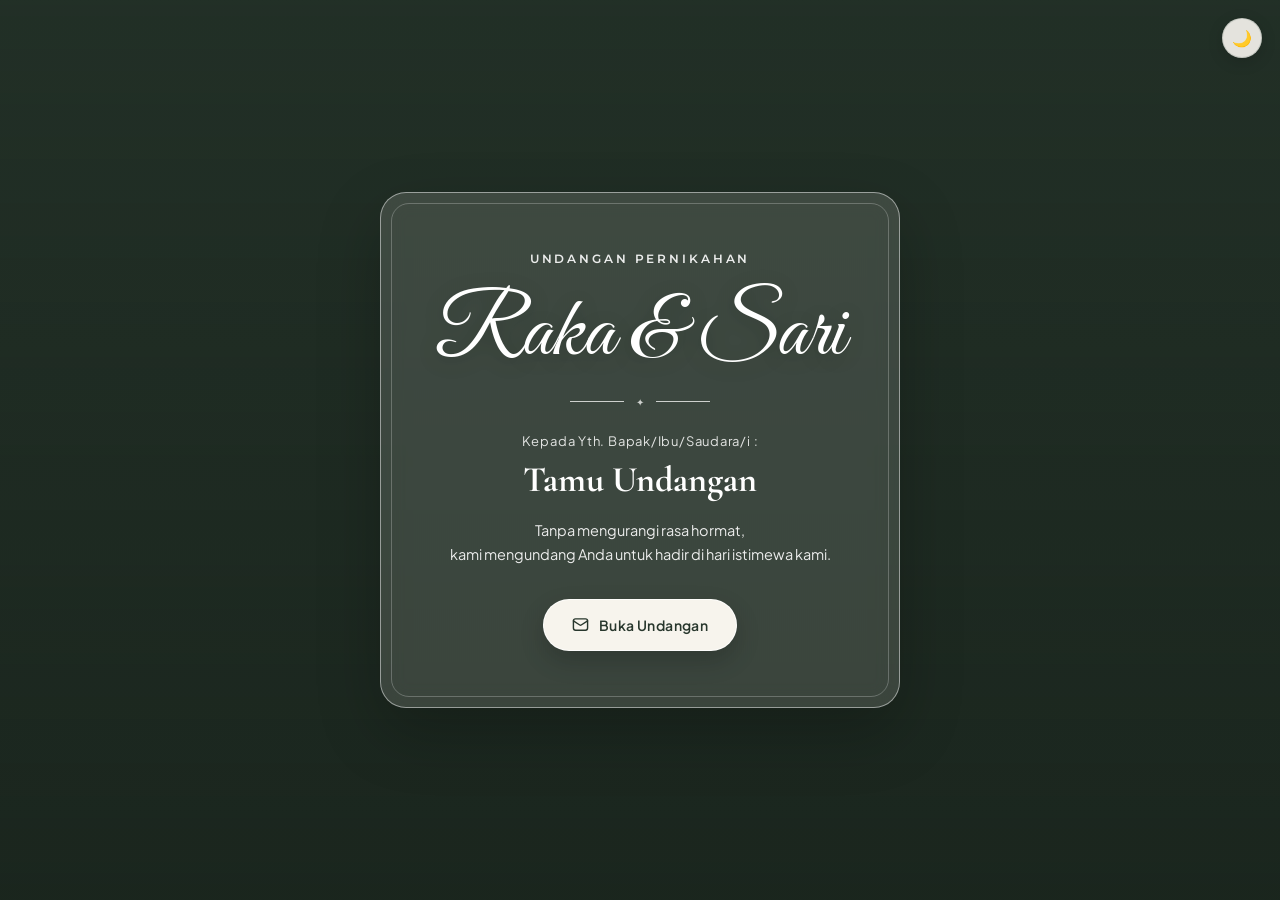
==== commit d63288dc: "Update index.html" ====
--- a/index.html
+++ b/index.html
@@ -82,54 +82,43 @@
       );
     }
 
-    /* Tombol Dark Mode */
-    .theme-toggle {
+    /* Tombol Pengubah Tema Melayang (seragam dengan halaman undangan) */
+    .theme-btn {
       position: fixed;
-      top: 20px;
-      right: 20px;
-      z-index: 10;
+      top: 18px;
+      right: 18px;
+      z-index: 30;
 
       display: inline-flex;
       align-items: center;
       justify-content: center;
-      gap: 8px;
-
-      padding: 9px 16px;
-      border: 1px solid rgba(255, 255, 255, 0.55);
-      border-radius: 999px;
-
-      background: rgba(247, 244, 237, 0.88);
-      color: #28372d;
-
-      font-family: var(--font-sans);
-      font-size: 13px;
-      font-weight: 600;
-      letter-spacing: 0.02em;
+      width: 40px;
+      height: 40px;
+      border-radius: 50%;
+      border: 1px solid rgba(40, 55, 45, 0.16);
+
+      background: rgba(255, 253, 248, 0.88);
+      color: #222523;
+      font-size: 16px;
       cursor: pointer;
       user-select: none;
 
-      box-shadow: 0 6px 20px rgba(0, 0, 0, 0.14);
-      backdrop-filter: blur(10px);
-      -webkit-backdrop-filter: blur(10px);
+      box-shadow: 0 4px 16px rgba(0, 0, 0, 0.14);
+      backdrop-filter: blur(8px);
+      -webkit-backdrop-filter: blur(8px);
 
       transition:
-        background 0.3s ease,
-        color 0.3s ease,
-        border-color 0.3s ease,
-        transform 0.2s ease;
-    }
-
-    .theme-toggle:hover {
+        transform 0.2s ease,
+        background-color 0.3s ease,
+        border-color 0.3s ease;
+    }
+
+    .theme-btn:hover {
       transform: translateY(-2px);
     }
 
-    .theme-toggle:active {
-      transform: scale(0.97);
-    }
-
-    .theme-toggle:focus-visible {
-      outline: 2px solid currentColor;
-      outline-offset: 4px;
+    .theme-btn:active {
+      transform: scale(0.96);
     }
 
     /* Kartu Cover Undangan */
@@ -331,10 +320,10 @@
       background: linear-gradient(135deg, #ebd6a1 0%, #d8bd7e 100%);
     }
 
-    body.dark-mode .theme-toggle {
-      background: rgba(28, 34, 29, 0.92);
-      color: #f7f4ed;
-      border-color: rgba(232, 214, 168, 0.32);
+    body.dark-mode .theme-btn {
+      background: rgba(28, 35, 31, 0.9);
+      color: #f3ece0;
+      border-color: rgba(235, 222, 195, 0.16);
     }
 
     /* Fokus keyboard yang jelas */
@@ -381,15 +370,18 @@
       }
     }
 
-    /* Responsif layar HP kecil */
-    @media (max-width: 480px) {
-      .theme-toggle {
+    /* Responsif layar HP & tablet */
+    @media (max-width: 760px) {
+      .theme-btn {
         top: 14px;
         right: 14px;
-        padding: 8px 13px;
-        font-size: 12px;
-      }
-
+        width: 36px;
+        height: 36px;
+        font-size: 15px;
+      }
+    }
+
+    @media (max-width: 480px) {
       .teks-undangan {
         font-size: 13.5px;
       }
@@ -415,14 +407,12 @@
 <body>
   <button
     type="button"
-    class="theme-toggle"
+    class="theme-btn"
     id="themeToggle"
-    aria-label="Aktifkan Dark Mode"
+    aria-label="Ganti Tema"
     aria-pressed="false"
-  >
-    <span id="themeIcon" aria-hidden="true">🌙</span>
-    <span id="themeLabel">Dark Mode</span>
-  </button>
+    title="Ganti Tema"
+  >🌙</button>
 
   <main class="cover-page">
     <div class="eyebrow">Undangan Pernikahan</div>
@@ -533,8 +523,6 @@
 
     // 3. Pengaturan Dark Mode & Meta Theme Color
     const tombolTema = document.getElementById("themeToggle");
-    const ikonTema = document.getElementById("themeIcon");
-    const labelTema = document.getElementById("themeLabel");
     const metaTheme = document.getElementById("metaThemeColor");
 
     let modeGelap = localStorage.getItem("mode-undangan") === "dark";
@@ -542,9 +530,7 @@
     function terapkanTema() {
       document.body.classList.toggle("dark-mode", modeGelap);
 
-      ikonTema.textContent = modeGelap ? "☀️" : "🌙";
-      labelTema.textContent = modeGelap ? "Light Mode" : "Dark Mode";
-
+      tombolTema.textContent = modeGelap ? "☀️" : "🌙";
       tombolTema.setAttribute(
         "aria-label",
         modeGelap ? "Aktifkan Light Mode" : "Aktifkan Dark Mode"
